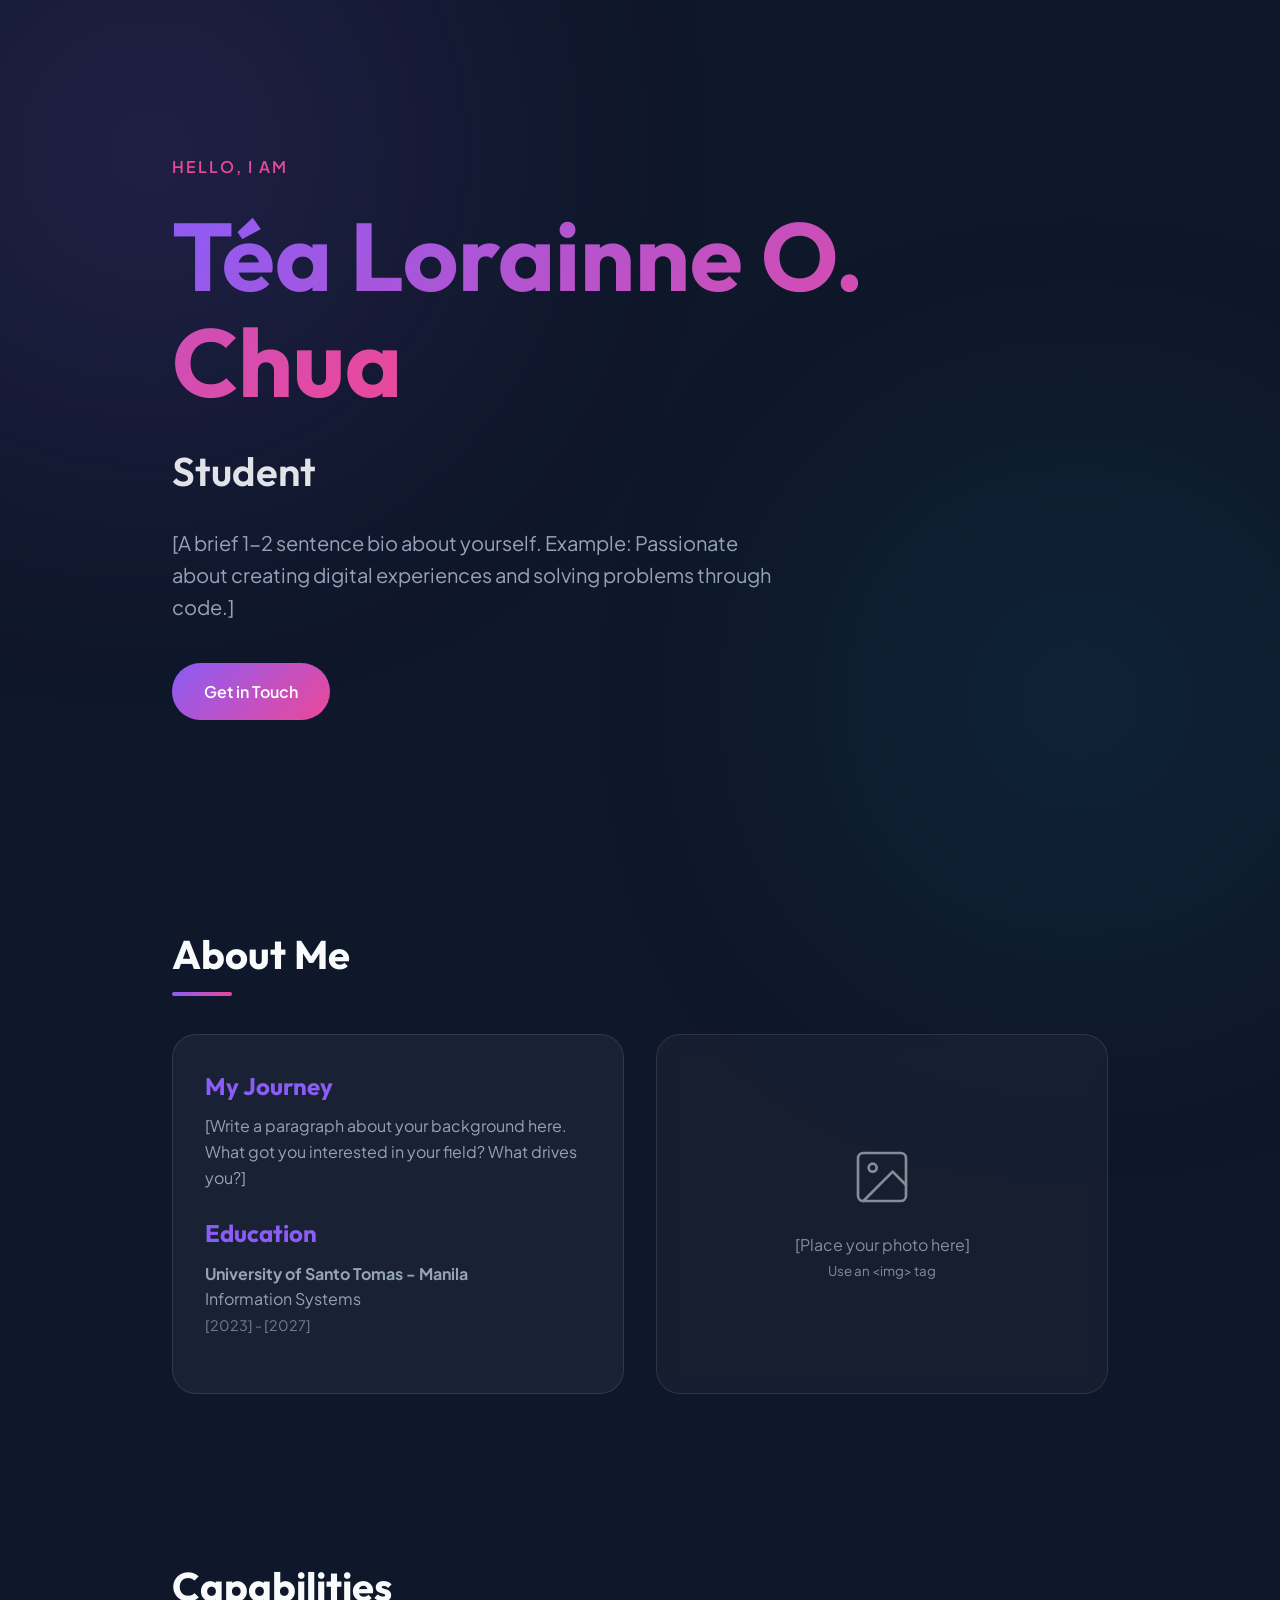
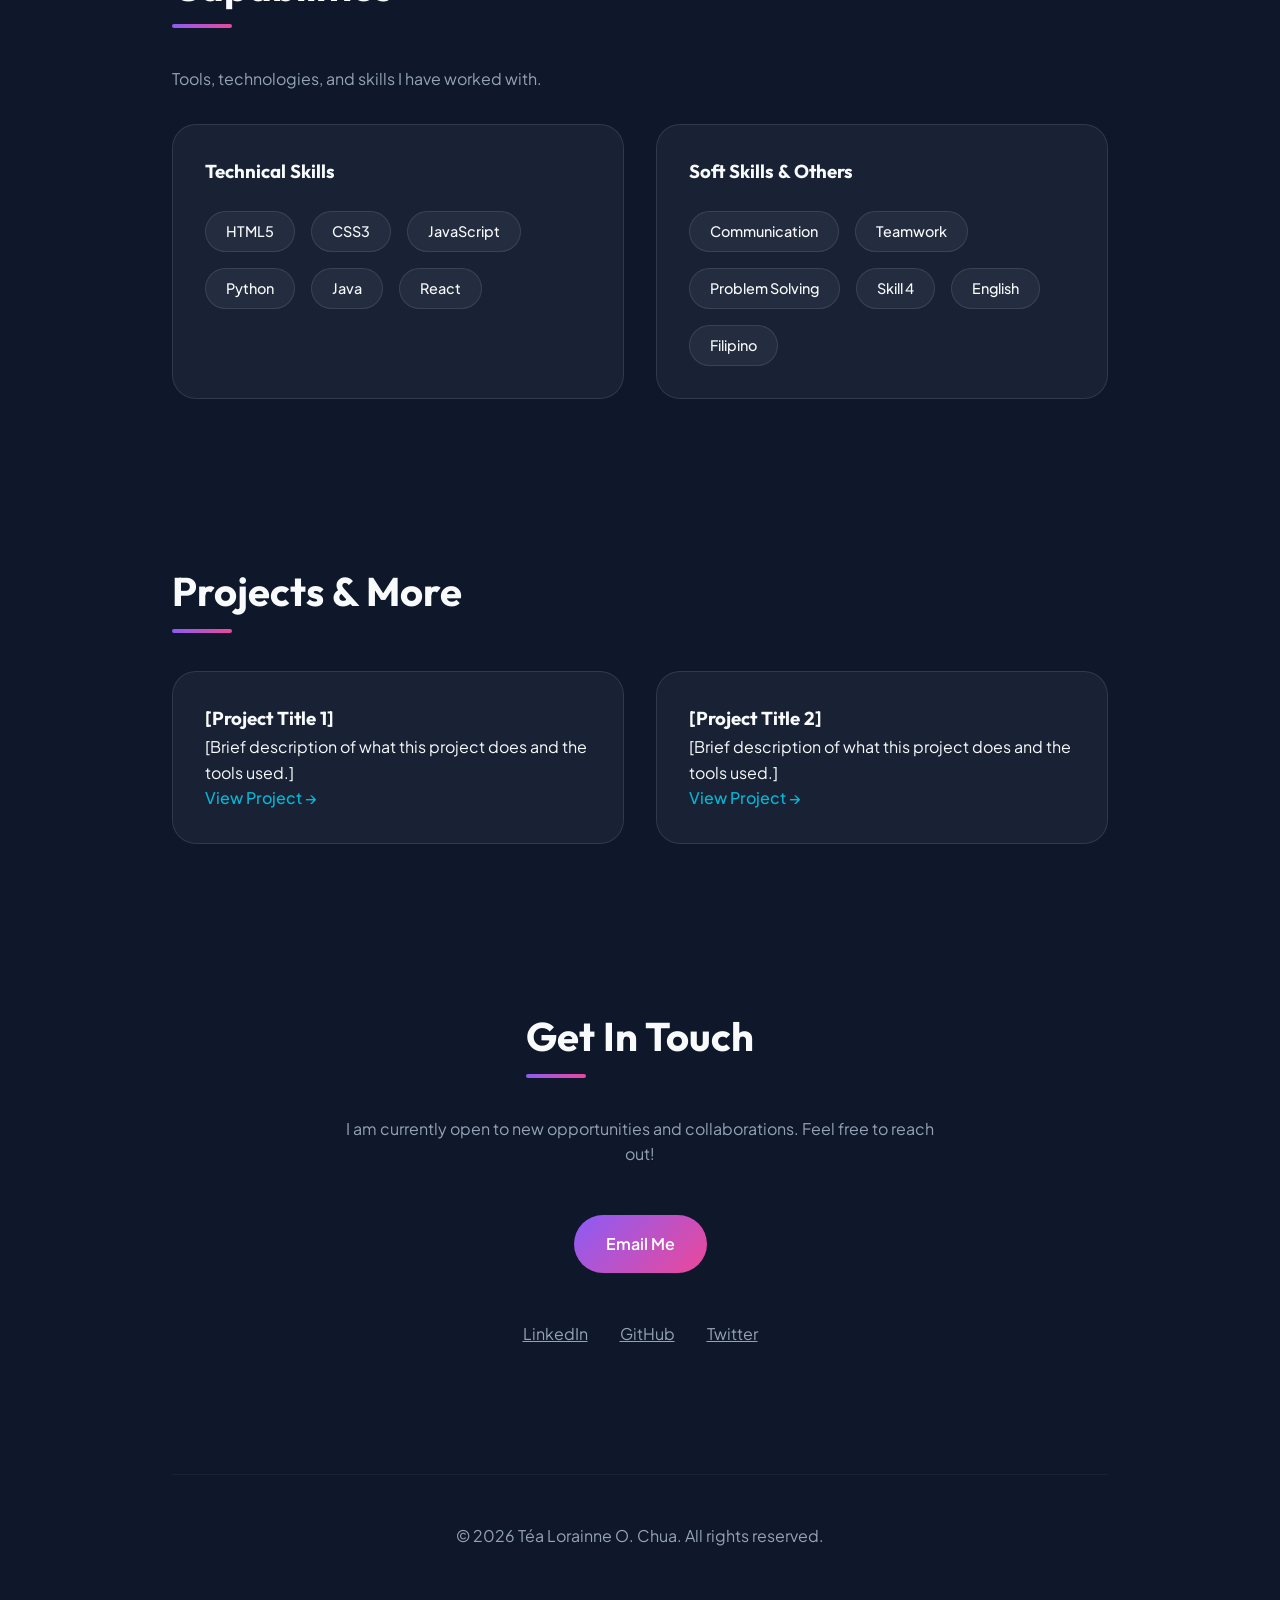
==== intro.html @ a466bd67 "Add introduction page" ====
<!DOCTYPE html>
<html lang="en">

<head>
    <meta charset="UTF-8">
    <meta name="viewport" content="width=device-width, initial-scale=1.0">
    <title>Introduction - [Your Name]</title>
    <!-- Using Google Fonts for modern typography -->
    <link rel="preconnect" href="https://fonts.googleapis.com">
    <link rel="preconnect" href="https://fonts.gstatic.com" crossorigin>
    <link
        href="https://fonts.googleapis.com/css2?family=Outfit:wght@300;400;600;700&family=Plus+Jakarta+Sans:wght@400;500;700&display=swap"
        rel="stylesheet">

    <style>
        :root {
            /* Modern Color Palette */
            --bg-dark: #0f172a;
            --bg-card: rgba(30, 41, 59, 0.7);
            --primary: #8b5cf6;
            /* Violet */
            --secondary: #ec4899;
            /* Pink */
            --accent: #06b6d4;
            /* Cyan */
            --text-main: #f8fafc;
            --text-muted: #94a3b8;
            --gradient-main: linear-gradient(135deg, var(--primary), var(--secondary));
        }

        * {
            margin: 0;
            padding: 0;
            box-sizing: border-box;
        }

        body {
            font-family: 'Plus Jakarta Sans', sans-serif;
            background-color: var(--bg-dark);
            color: var(--text-main);
            line-height: 1.6;
            overflow-x: hidden;
        }

        /* Background Effects */
        .bg-glow {
            position: fixed;
            width: 500px;
            height: 500px;
            background: var(--primary);
            filter: blur(150px);
            opacity: 0.2;
            border-radius: 50%;
            z-index: -1;
            top: -100px;
            left: -100px;
            animation: float 10s infinite alternate;
        }

        .bg-glow-2 {
            position: fixed;
            width: 400px;
            height: 400px;
            background: var(--accent);
            filter: blur(150px);
            opacity: 0.15;
            border-radius: 50%;
            z-index: -1;
            bottom: 0;
            right: 0;
            animation: float 12s infinite alternate-reverse;
        }

        @keyframes float {
            0% {
                transform: translate(0, 0);
            }

            100% {
                transform: translate(50px, 50px);
            }
        }

        /* Container */
        .container {
            max-width: 1000px;
            margin: 0 auto;
            padding: 2rem;
        }

        /* Typography */
        h1,
        h2,
        h3 {
            font-family: 'Outfit', sans-serif;
            color: var(--text-main);
        }

        .gradient-text {
            background: var(--gradient-main);
            -webkit-background-clip: text;
            -webkit-text-fill-color: transparent;
            background-clip: text;
        }

        /* Hero Section */
        header {
            min-height: 90vh;
            display: flex;
            flex-direction: column;
            justify-content: center;
            align-items: flex-start;
            gap: 1.5rem;
            animation: fadeIn 1s ease-out;
        }

        header h1 {
            font-size: clamp(3rem, 8vw, 6rem);
            line-height: 1.1;
            font-weight: 700;
        }

        header h2 {
            font-size: clamp(1.5rem, 4vw, 2.5rem);
            font-weight: 600;
            opacity: 0.9;
        }

        header p.tagline {
            font-size: 1.25rem;
            color: var(--text-muted);
            max-width: 600px;
        }

        .cta-button {
            display: inline-block;
            margin-top: 1rem;
            padding: 1rem 2rem;
            background: var(--gradient-main);
            color: white;
            text-decoration: none;
            font-weight: 600;
            border-radius: 50px;
            transition: transform 0.3s ease, box-shadow 0.3s ease;
            border: none;
            cursor: pointer;
        }

        .cta-button:hover {
            transform: translateY(-2px);
            box-shadow: 0 10px 20px rgba(139, 92, 246, 0.3);
        }

        /* Sections General */
        section {
            padding: 5rem 0;
        }

        .section-title {
            font-size: 2.5rem;
            margin-bottom: 3rem;
            position: relative;
            display: inline-block;
        }

        .section-title::after {
            content: '';
            position: absolute;
            left: 0;
            bottom: -10px;
            width: 60px;
            height: 4px;
            background: var(--gradient-main);
            border-radius: 2px;
        }

        /* Grid Layouts */
        .grid-2 {
            display: grid;
            grid-template-columns: repeat(auto-fit, minmax(300px, 1fr));
            gap: 2rem;
        }

        /* Cards */
        .card {
            background: var(--bg-card);
            backdrop-filter: blur(10px);
            border: 1px solid rgba(255, 255, 255, 0.1);
            padding: 2rem;
            border-radius: 1.5rem;
            transition: transform 0.3s ease, border-color 0.3s ease;
        }

        .card:hover {
            transform: translateY(-5px);
            border-color: rgba(139, 92, 246, 0.5);
        }

        /* About & School */
        .info-group h3 {
            font-size: 1.5rem;
            margin-bottom: 0.5rem;
            color: var(--primary);
        }

        .info-group p {
            color: var(--text-muted);
            margin-bottom: 1.5rem;
        }

        /* Capabilities / Skills */
        .skills-container {
            display: flex;
            flex-wrap: wrap;
            gap: 1rem;
        }

        .skill-tag {
            background: rgba(255, 255, 255, 0.05);
            border: 1px solid rgba(255, 255, 255, 0.1);
            padding: 0.5rem 1.25rem;
            border-radius: 50px;
            font-size: 0.9rem;
            font-weight: 500;
            transition: all 0.3s ease;
        }

        .skill-tag:hover {
            background: var(--primary);
            color: white;
            border-color: var(--primary);
        }

        /* Footer */
        footer {
            padding: 3rem 0;
            text-align: center;
            border-top: 1px solid rgba(255, 255, 255, 0.05);
            margin-top: 3rem;
            color: var(--text-muted);
        }

        /* Animations */
        @keyframes fadeIn {
            from {
                opacity: 0;
                transform: translateY(20px);
            }

            to {
                opacity: 1;
                transform: translateY(0);
            }
        }

        /* Responsive Adjustments */
        @media (max-width: 768px) {
            header h1 {
                font-size: 3.5rem;
            }

            .section-title {
                font-size: 2rem;
            }
        }
    </style>
</head>

<body>

    <!-- Ambient Background Effects -->
    <div class="bg-glow"></div>
    <div class="bg-glow-2"></div>

    <div class="container">

        <!-- Hero Section -->
        <header>
            <p style="color: var(--secondary); font-weight: 600; letter-spacing: 2px; text-transform: uppercase;">Hello,
                I am</p>
            <h1><span class="gradient-text">Téa Lorainne O. Chua</span></h1>
            <h2>Student</h2>
            <p class="tagline">
                [A brief 1-2 sentence bio about yourself. Example: Passionate about creating digital experiences and
                solving problems through code.]
            </p>
            <a href="#contact" class="cta-button">Get in Touch</a>
        </header>

        <!-- About & Education Section -->
        <section id="about">
            <h2 class="section-title">About Me</h2>
            <div class="grid-2">
                <div class="card">
                    <div class="info-group">
                        <h3>My Journey</h3>
                        <p>
                            [Write a paragraph about your background here. What got you interested in your field? What
                            drives you?]
                        </p>
                    </div>
                    <div class="info-group">
                        <h3>Education</h3>
                        <p><strong>University of Santo Tomas - Manila</strong><br>
                            Information Systems<br>
                            <span style="font-size: 0.9em; opacity: 0.7;">[2023] - [2027]</span>
                        </p>
                    </div>
                </div>

                <div class="card"
                    style="display: flex; align-items: center; justify-content: center; min-height: 300px; background: rgba(255,255,255,0.03);">
                    <!-- Placeholder for an Image -->
                    <div style="text-align: center; opacity: 0.5;">
                        <svg width="64" height="64" viewBox="0 0 24 24" fill="none" stroke="currentColor"
                            stroke-width="1" stroke-linecap="round" stroke-linejoin="round">
                            <rect x="3" y="3" width="18" height="18" rx="2" ry="2"></rect>
                            <circle cx="8.5" cy="8.5" r="1.5"></circle>
                            <polyline points="21 15 16 10 5 21"></polyline>
                        </svg>
                        <p style="margin-top: 1rem;">[Place your photo here]</p>
                        <small>Use an &lt;img&gt; tag</small>
                    </div>
                </div>
            </div>
        </section>

        <!-- Capabilities / Skills Section -->
        <section id="capabilities">
            <h2 class="section-title">Capabilities</h2>
            <p style="margin-bottom: 2rem; color: var(--text-muted); max-width: 600px;">
                Tools, technologies, and skills I have worked with.
            </p>

            <div class="grid-2">
                <div class="card">
                    <h3>Technical Skills</h3>
                    <div class="skills-container" style="margin-top: 1.5rem;">
                        <span class="skill-tag">HTML5</span>
                        <span class="skill-tag">CSS3</span>
                        <span class="skill-tag">JavaScript</span>
                        <span class="skill-tag">Python</span>
                        <span class="skill-tag">Java</span>
                        <span class="skill-tag">React</span>
                    </div>
                </div>

                <div class="card">
                    <h3>Soft Skills & Others</h3>
                    <div class="skills-container" style="margin-top: 1.5rem;">
                        <span class="skill-tag">Communication</span>
                        <span class="skill-tag">Teamwork</span>
                        <span class="skill-tag">Problem Solving</span>
                        <span class="skill-tag">Skill 4</span>
                        <span class="skill-tag">English</span>
                        <span class="skill-tag">Filipino</span>
                    </div>
                </div>
            </div>
        </section>

        <!-- More / Portfolio Section -->
        <section id="projects">
            <h2 class="section-title">Projects & More</h2>
            <div class="grid-2">
                <!-- Project Card 1 -->
                <div class="card">
                    <h3>[Project Title 1]</h3>
                    <p>[Brief description of what this project does and the tools used.]</p>
                    <a href="#" style="color: var(--accent); text-decoration: none; font-weight: 500;">View Project
                        &rarr;</a>
                </div>

                <!-- Project Card 2 -->
                <div class="card">
                    <h3>[Project Title 2]</h3>
                    <p>[Brief description of what this project does and the tools used.]</p>
                    <a href="#" style="color: var(--accent); text-decoration: none; font-weight: 500;">View Project
                        &rarr;</a>
                </div>
            </div>
        </section>

        <!-- Contact Section -->
        <section id="contact" style="text-align: center; max-width: 600px; margin: 0 auto;">
            <h2 class="section-title">Get In Touch</h2>
            <p style="color: var(--text-muted); margin-bottom: 2rem;">
                I am currently open to new opportunities and collaborations. Feel free to reach out!
            </p>
            <a href="mailto:tealorainne.chua.cics@ust.edu.ph" class="cta-button">Email Me</a>

            <div style="margin-top: 3rem; display: flex; justify-content: center; gap: 2rem;">
                <!-- Social Links Placeholders -->
                <a href="#" style="color: var(--text-muted); transition: color 0.3s;"
                    onmouseover="this.style.color='var(--text-main)'"
                    onmouseout="this.style.color='var(--text-muted)'">LinkedIn</a>
                <a href="#" style="color: var(--text-muted); transition: color 0.3s;"
                    onmouseover="this.style.color='var(--text-main)'"
                    onmouseout="this.style.color='var(--text-muted)'">GitHub</a>
                <a href="#" style="color: var(--text-muted); transition: color 0.3s;"
                    onmouseover="this.style.color='var(--text-main)'"
                    onmouseout="this.style.color='var(--text-muted)'">Twitter</a>
            </div>
        </section>

        <footer>
            <p>&copy; 2026 Téa Lorainne O. Chua. All rights reserved.</p>
        </footer>

    </div>

</body>

</html>
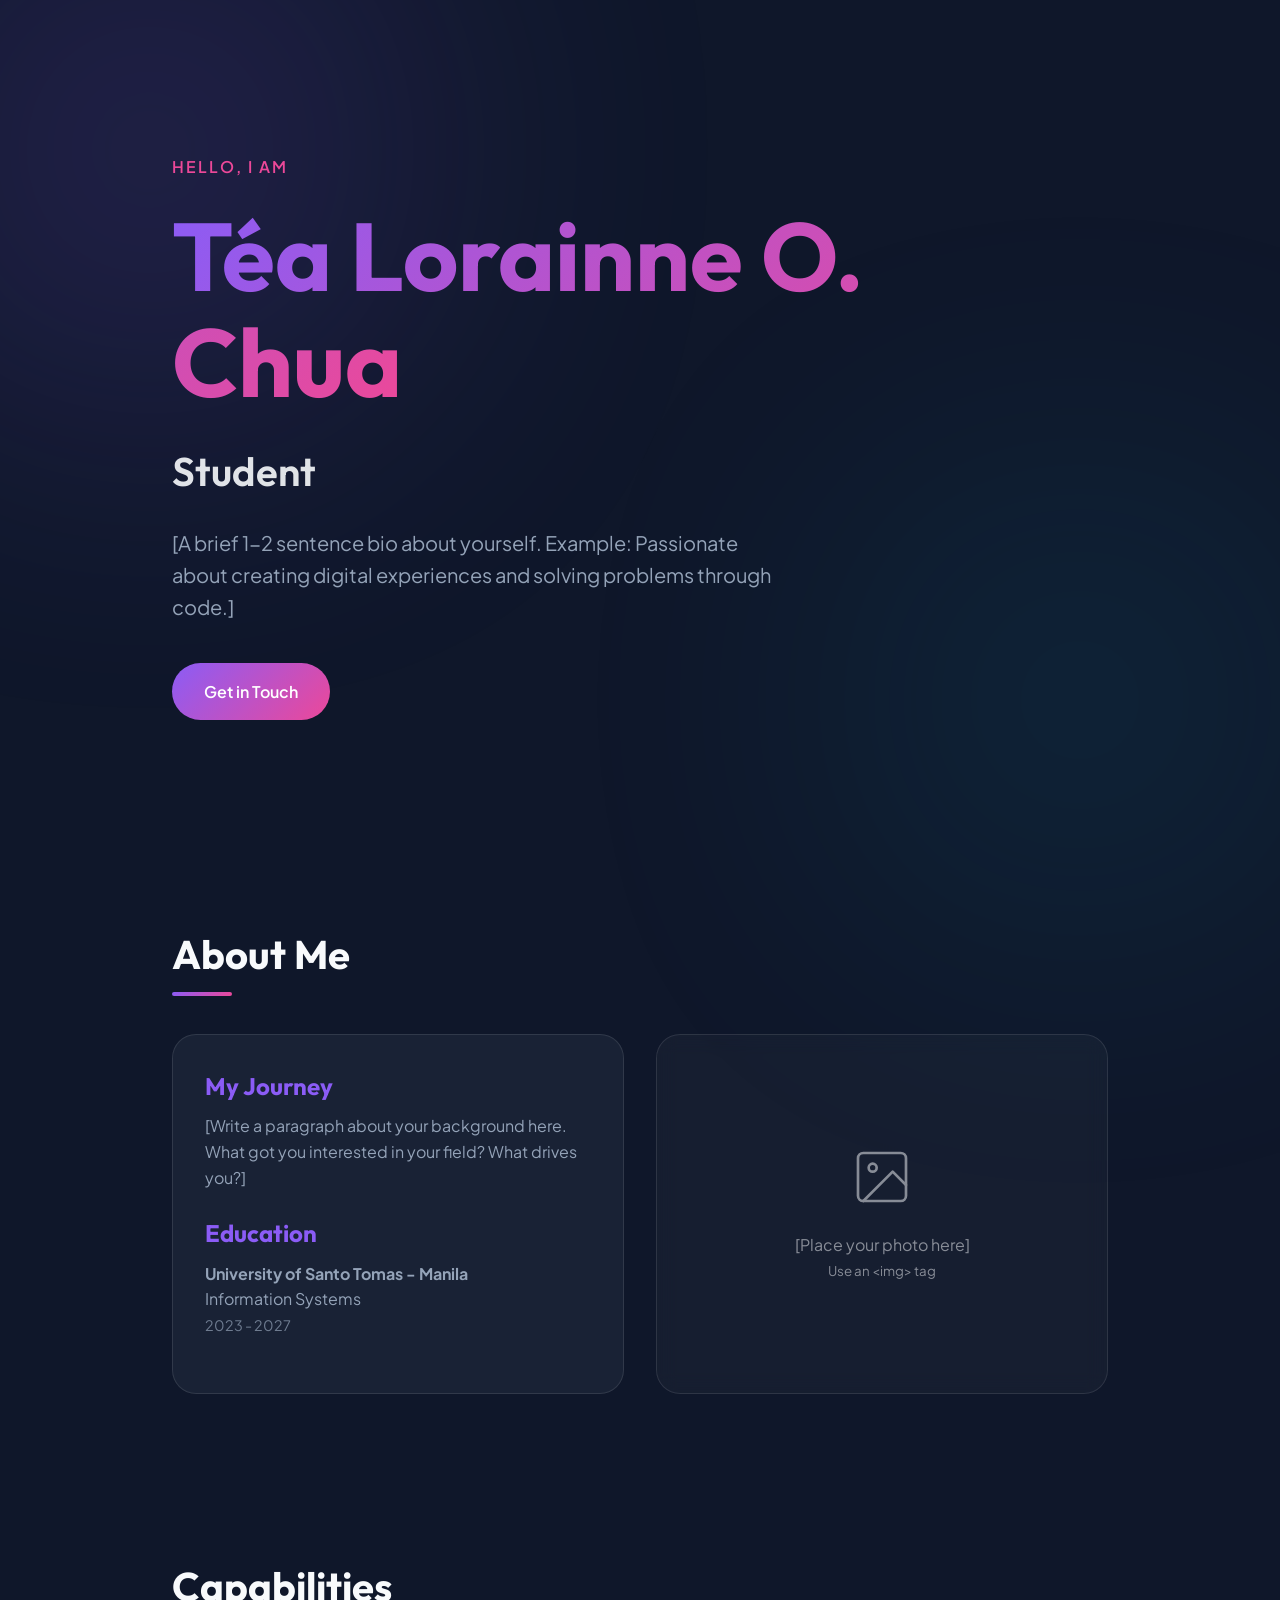
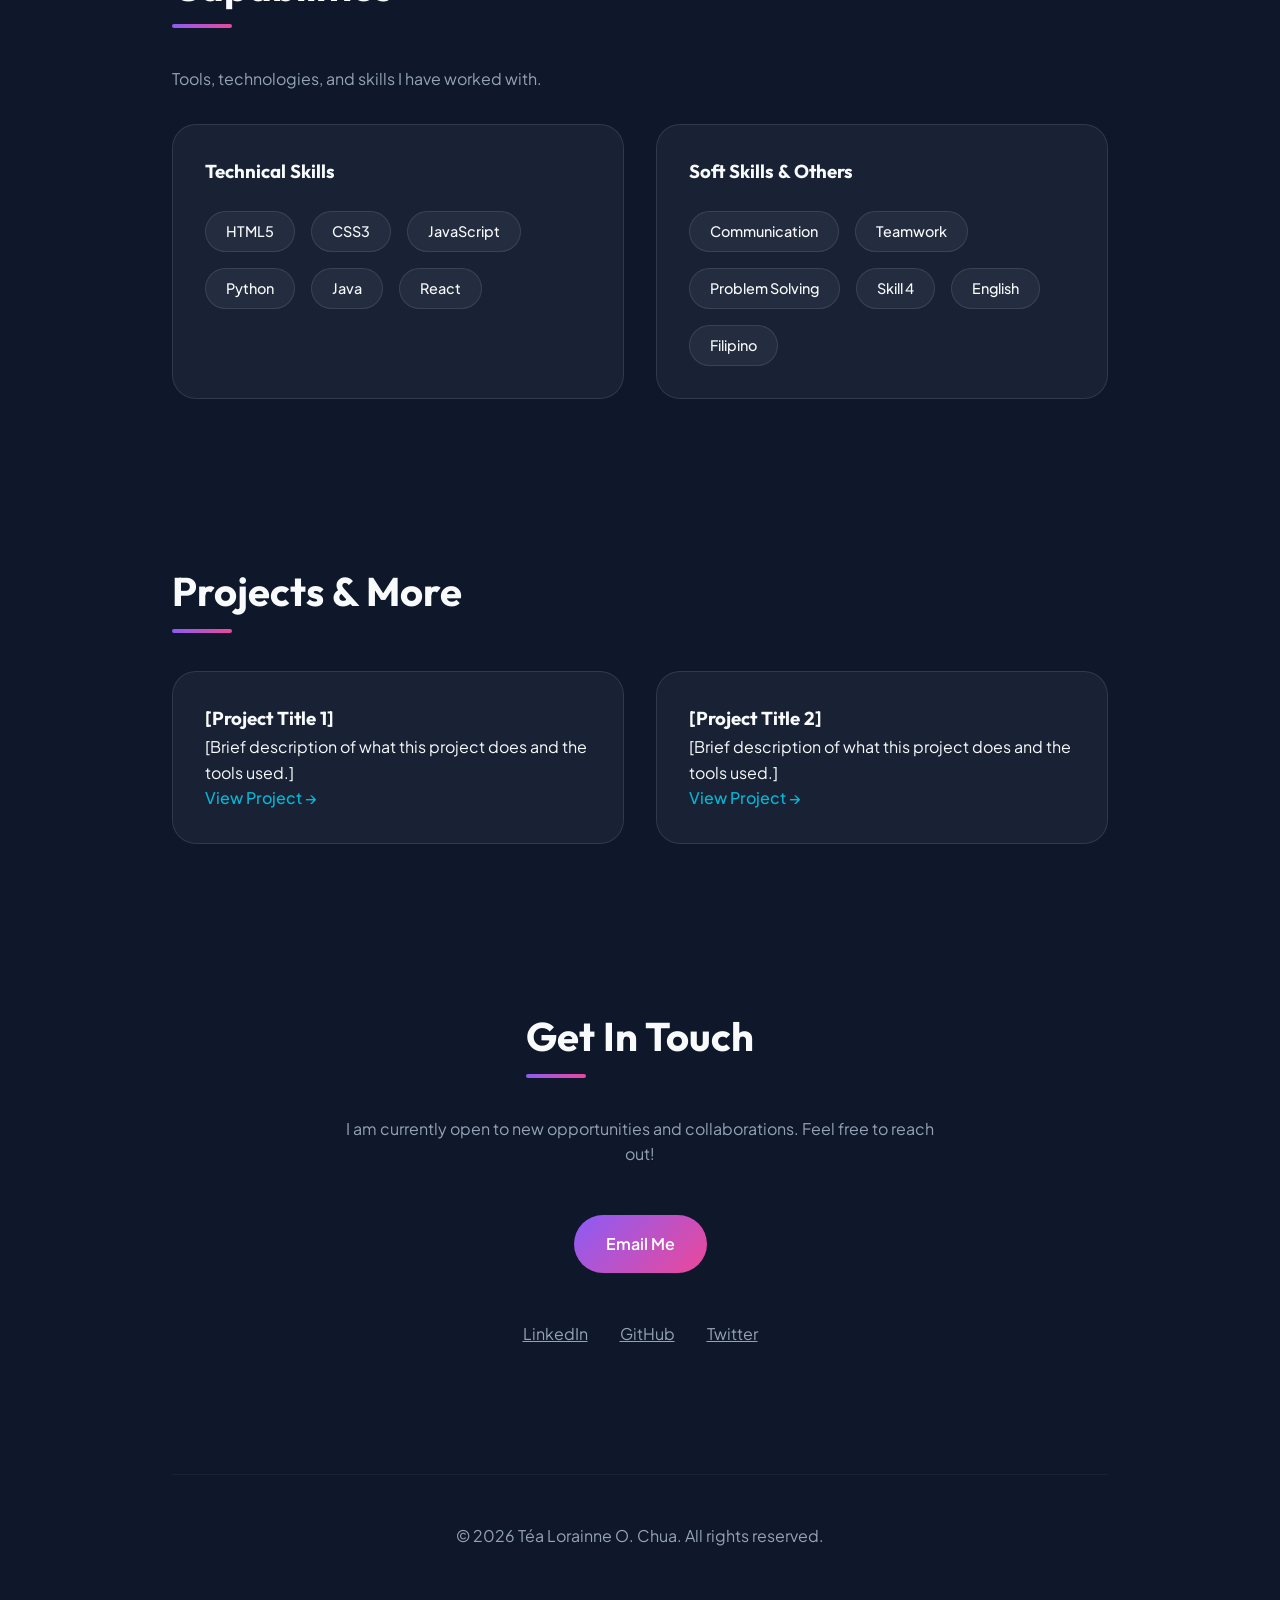
==== commit 29848f3b: "Introduction" ====
--- a/intro.html
+++ b/intro.html
@@ -4,7 +4,7 @@
 <head>
     <meta charset="UTF-8">
     <meta name="viewport" content="width=device-width, initial-scale=1.0">
-    <title>Introduction - [Your Name]</title>
+    <title>Portfolio - Téa Lorainne O. Chua</title>
     <!-- Using Google Fonts for modern typography -->
     <link rel="preconnect" href="https://fonts.googleapis.com">
     <link rel="preconnect" href="https://fonts.gstatic.com" crossorigin>
@@ -303,7 +303,7 @@
                         <h3>Education</h3>
                         <p><strong>University of Santo Tomas - Manila</strong><br>
                             Information Systems<br>
-                            <span style="font-size: 0.9em; opacity: 0.7;">[2023] - [2027]</span>
+                            <span style="font-size: 0.9em; opacity: 0.7;">2023 - 2027</span>
                         </p>
                     </div>
                 </div>
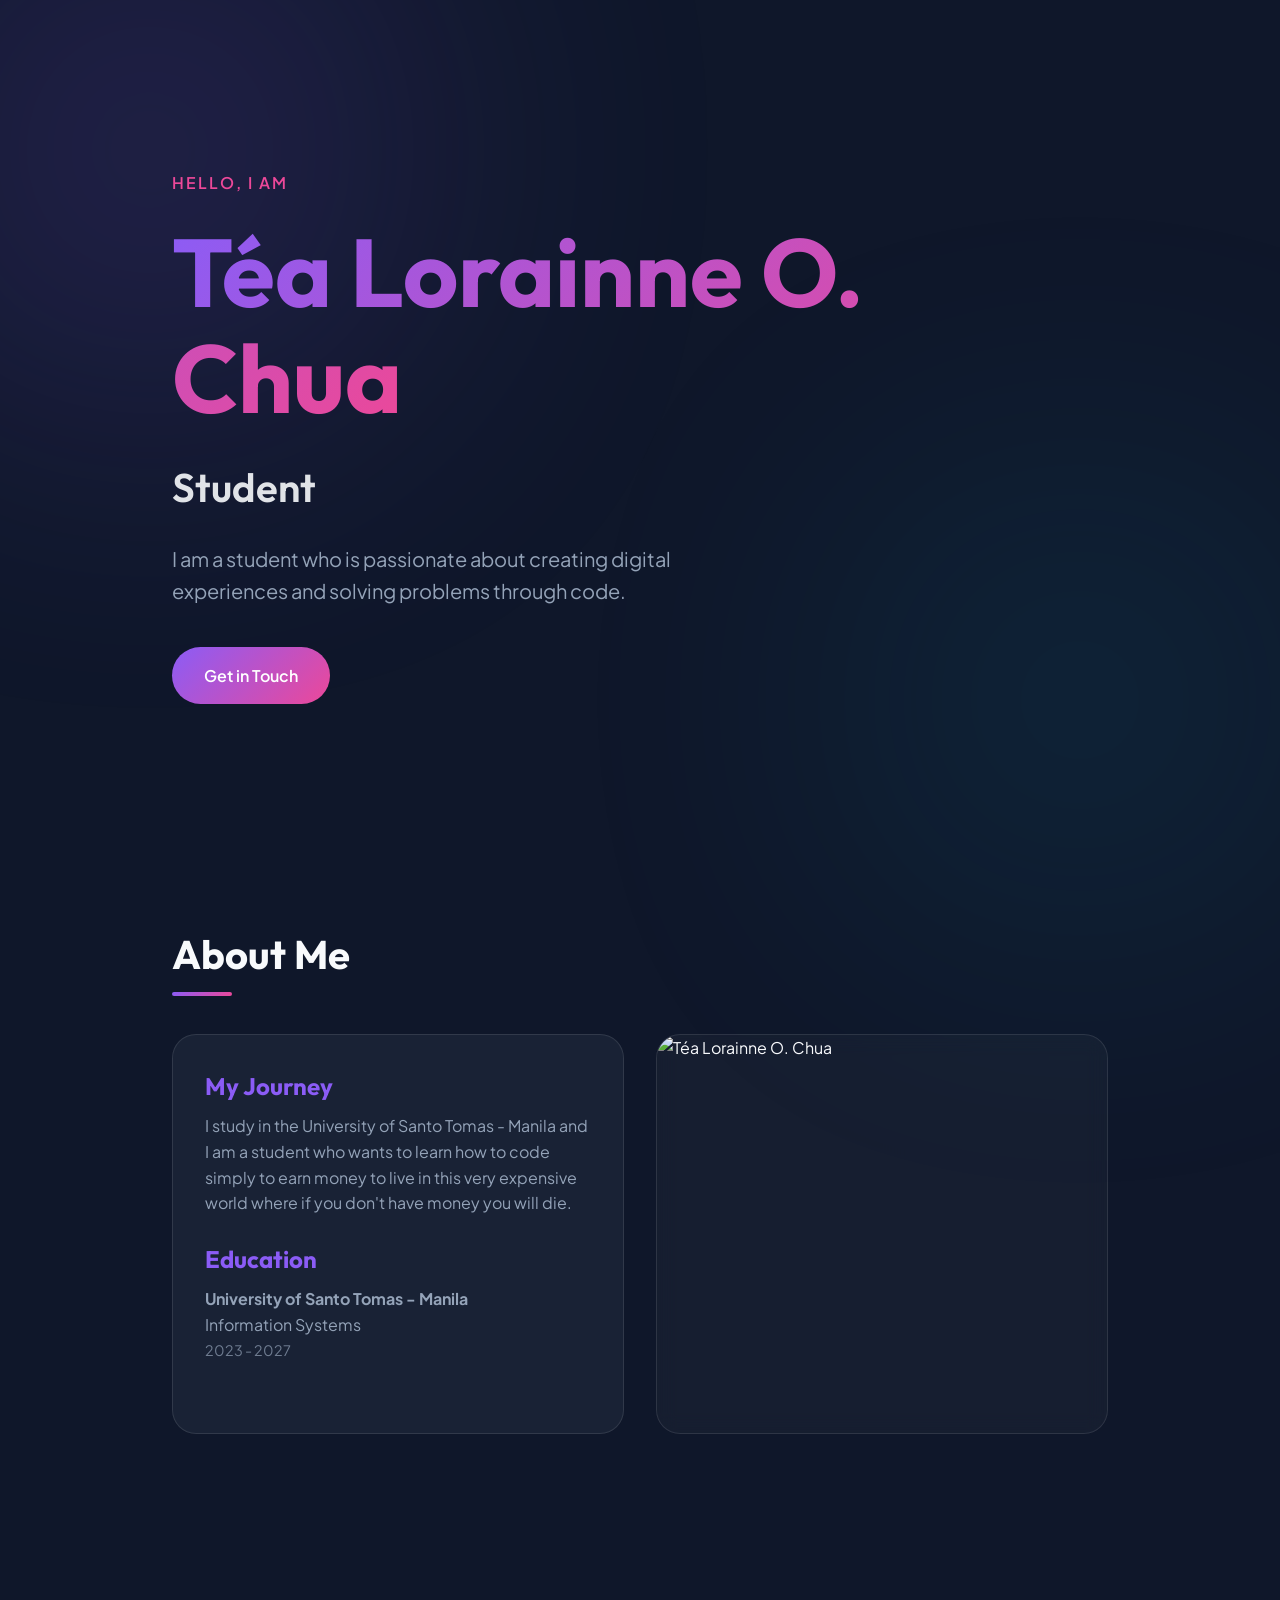
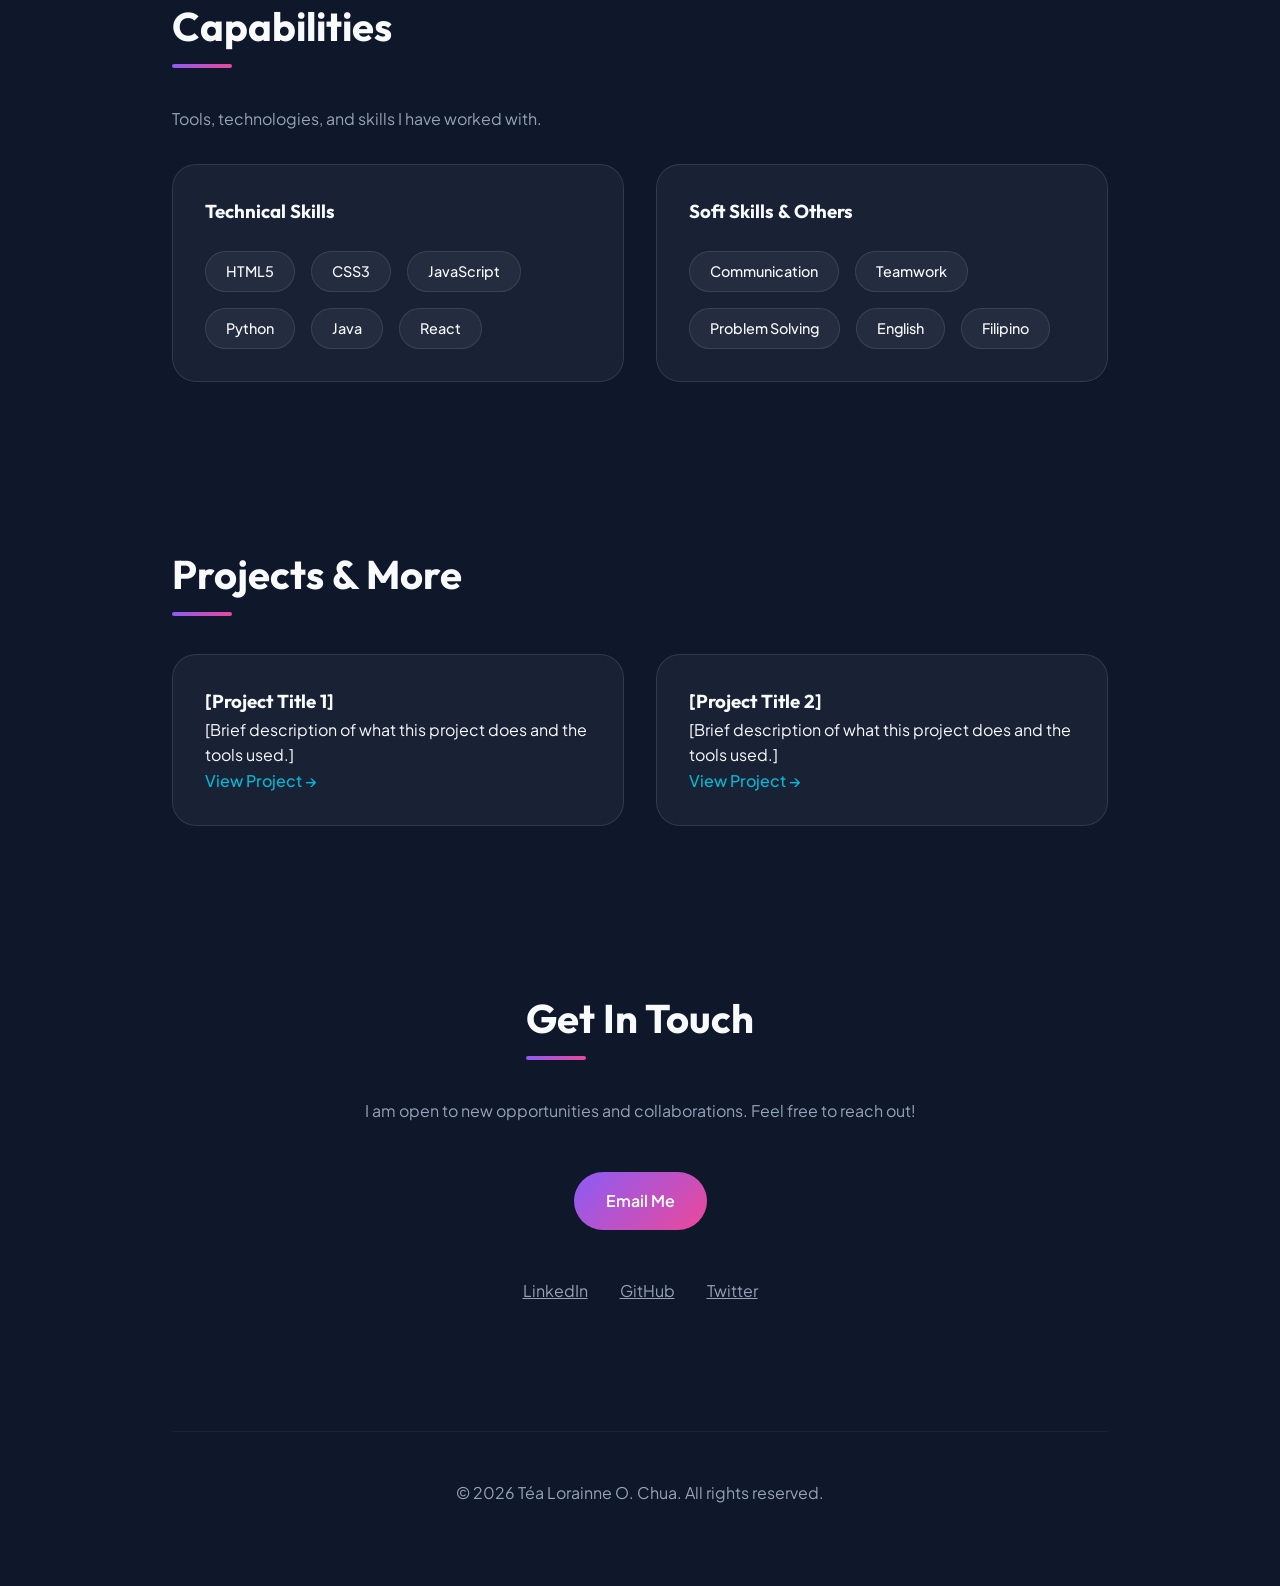
==== commit 5fbb9b79: "Add profile photo and update assets structure" ====
--- a/intro.html
+++ b/intro.html
@@ -281,8 +281,7 @@
             <h1><span class="gradient-text">Téa Lorainne O. Chua</span></h1>
             <h2>Student</h2>
             <p class="tagline">
-                [A brief 1-2 sentence bio about yourself. Example: Passionate about creating digital experiences and
-                solving problems through code.]
+                I am a student who is passionate about creating digital experiences and solving problems through code.
             </p>
             <a href="#contact" class="cta-button">Get in Touch</a>
         </header>
@@ -295,8 +294,9 @@
                     <div class="info-group">
                         <h3>My Journey</h3>
                         <p>
-                            [Write a paragraph about your background here. What got you interested in your field? What
-                            drives you?]
+                            I study in the University of Santo Tomas - Manila and I am a student who wants to learn how
+                            to code simply to earn money to live in this very expensive world where if you don't have
+                            money you will die.
                         </p>
                     </div>
                     <div class="info-group">
@@ -309,18 +309,9 @@
                 </div>
 
                 <div class="card"
-                    style="display: flex; align-items: center; justify-content: center; min-height: 300px; background: rgba(255,255,255,0.03);">
-                    <!-- Placeholder for an Image -->
-                    <div style="text-align: center; opacity: 0.5;">
-                        <svg width="64" height="64" viewBox="0 0 24 24" fill="none" stroke="currentColor"
-                            stroke-width="1" stroke-linecap="round" stroke-linejoin="round">
-                            <rect x="3" y="3" width="18" height="18" rx="2" ry="2"></rect>
-                            <circle cx="8.5" cy="8.5" r="1.5"></circle>
-                            <polyline points="21 15 16 10 5 21"></polyline>
-                        </svg>
-                        <p style="margin-top: 1rem;">[Place your photo here]</p>
-                        <small>Use an &lt;img&gt; tag</small>
-                    </div>
+                    style="display: flex; align-items: center; justify-content: center; min-height: 400px; background: rgba(255,255,255,0.03); overflow: hidden; padding: 0;">
+                    <img src="./assets/profile.jfif" alt="Téa Lorainne O. Chua"
+                        style="width: 100%; height: 100%; object-fit: cover;">
                 </div>
             </div>
         </section>
@@ -351,7 +342,6 @@
                         <span class="skill-tag">Communication</span>
                         <span class="skill-tag">Teamwork</span>
                         <span class="skill-tag">Problem Solving</span>
-                        <span class="skill-tag">Skill 4</span>
                         <span class="skill-tag">English</span>
                         <span class="skill-tag">Filipino</span>
                     </div>
@@ -385,7 +375,7 @@
         <section id="contact" style="text-align: center; max-width: 600px; margin: 0 auto;">
             <h2 class="section-title">Get In Touch</h2>
             <p style="color: var(--text-muted); margin-bottom: 2rem;">
-                I am currently open to new opportunities and collaborations. Feel free to reach out!
+                I am open to new opportunities and collaborations. Feel free to reach out!
             </p>
             <a href="mailto:tealorainne.chua.cics@ust.edu.ph" class="cta-button">Email Me</a>
 
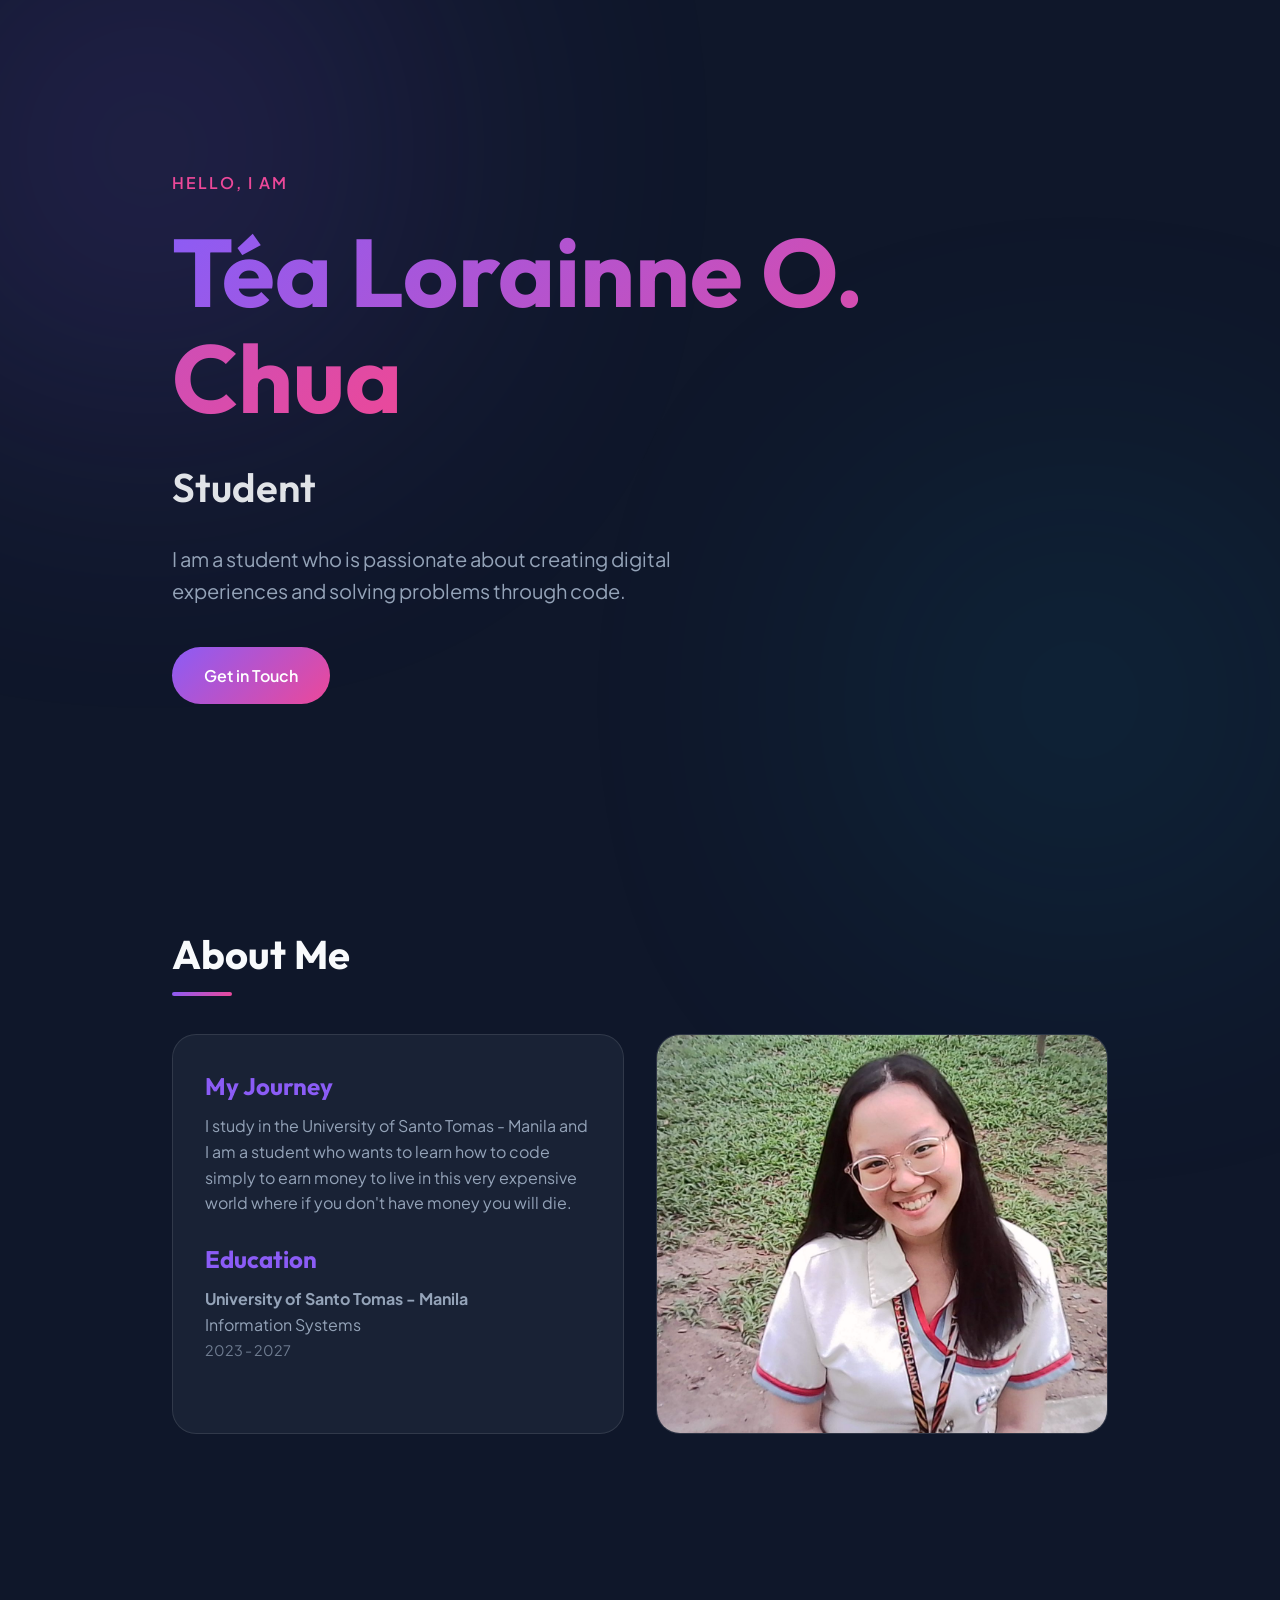
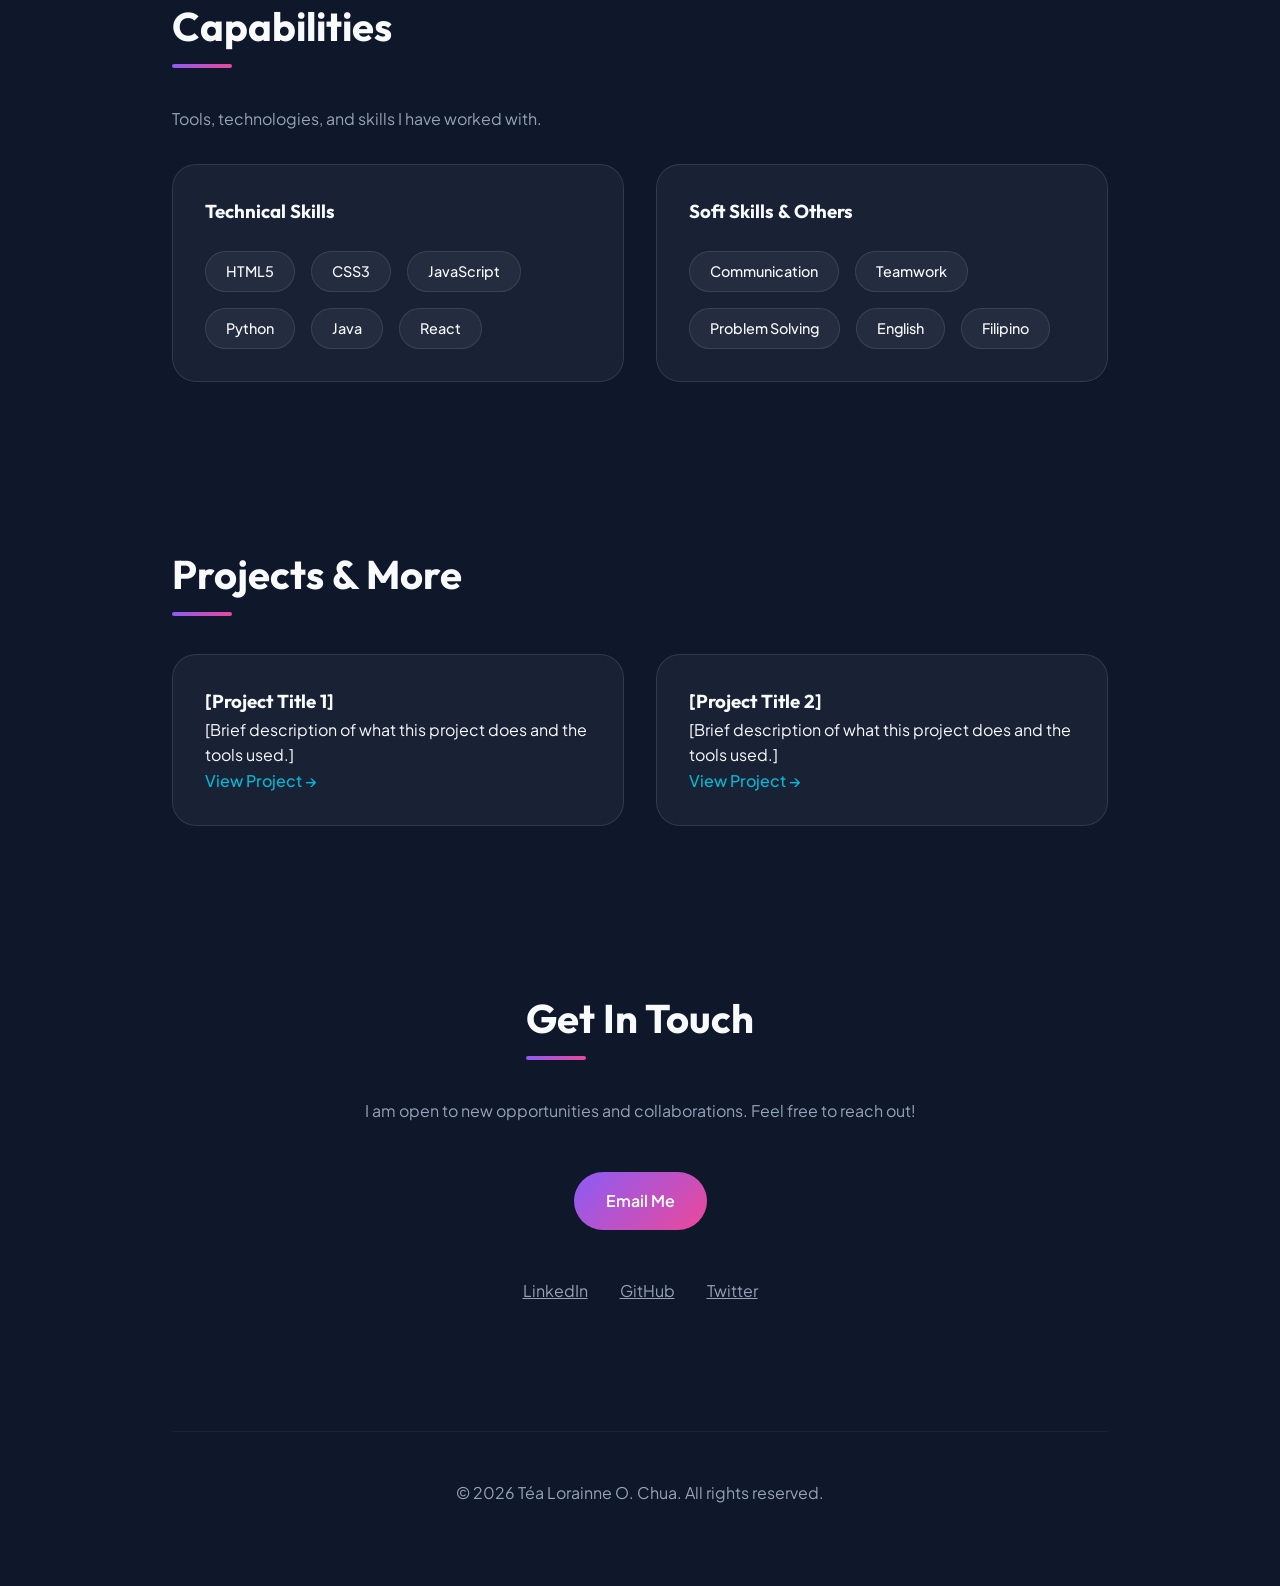
==== commit 427c6c92: "Change profile photo and add assets folder" ====
--- a/intro.html
+++ b/intro.html
@@ -310,7 +310,7 @@
 
                 <div class="card"
                     style="display: flex; align-items: center; justify-content: center; min-height: 400px; background: rgba(255,255,255,0.03); overflow: hidden; padding: 0;">
-                    <img src="./assets/profile.jfif" alt="Téa Lorainne O. Chua"
+                    <img src="./assets/profile.jpg" alt="Téa Lorainne O. Chua"
                         style="width: 100%; height: 100%; object-fit: cover;">
                 </div>
             </div>
